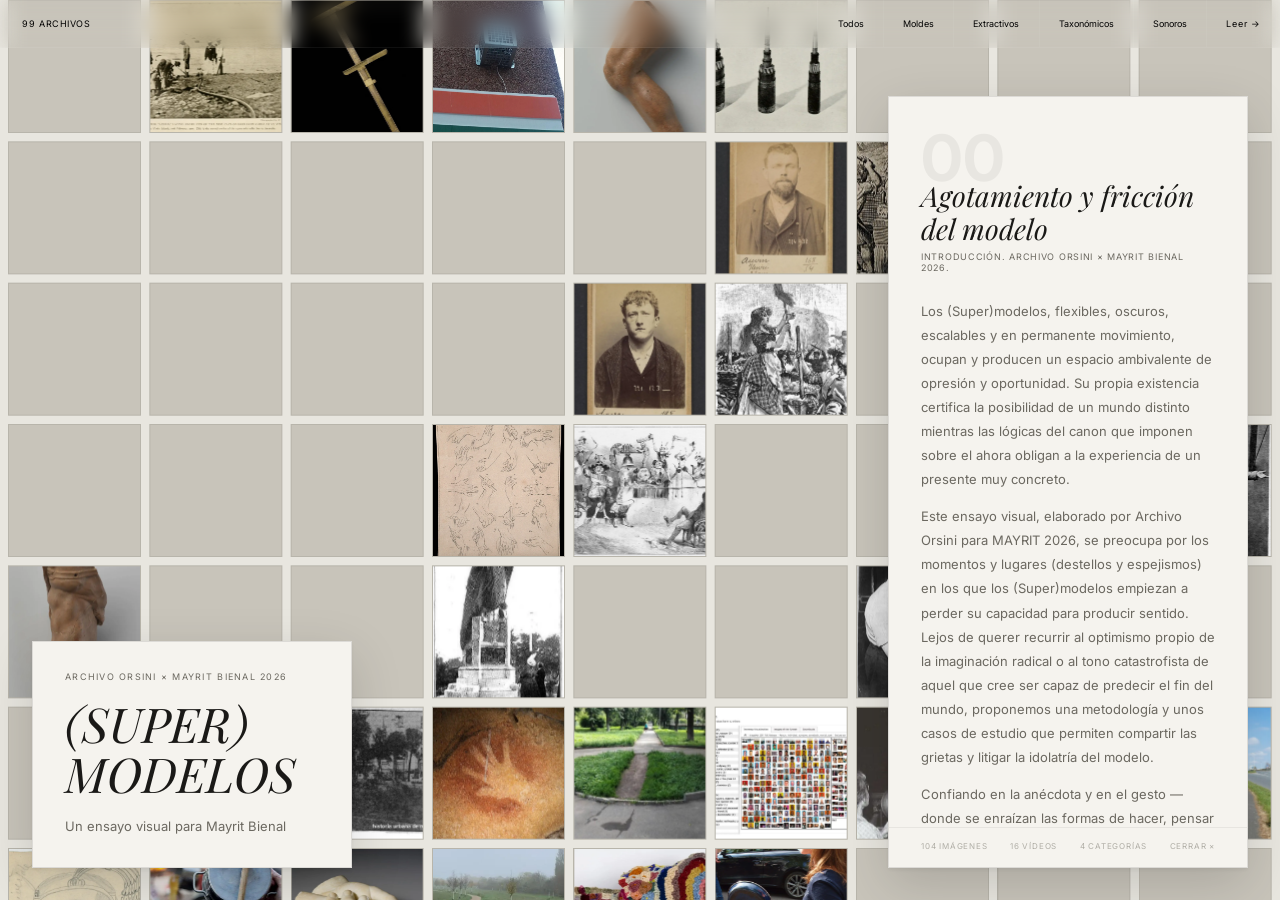
==== index.html @ 6fc41268 "first commit" ====
<!doctype html>
<html lang="es">
  <head>
    <meta charset="UTF-8" />
    <meta name="viewport" content="width=device-width, initial-scale=1.0" />
    <title>Archivo Orsini — (SUPER)MODELOS</title>
    <link rel="preconnect" href="https://fonts.googleapis.com" />
    <link rel="preconnect" href="https://fonts.gstatic.com" crossorigin />
    <link rel="stylesheet" href="style.css" />
  </head>

  <body>
    <!-- NAV -->
    <nav id="nav">
      <div id="nav-label">99 ARCHIVOS</div>
      <div class="nav-btns">
        <button class="fbtn on" data-f="all">Todos</button>
        <button class="fbtn" data-f="mm">Moldes</button>
        <button class="fbtn" data-f="me">Extractivos</button>
        <button class="fbtn" data-f="mt">Taxonómicos</button>
        <button class="fbtn" data-f="ms">Sonoros</button>
        <button class="info-btn" title="Leer textos">Leer →</button>
      </div>
    </nav>

    <!-- INTRO (left box) -->
    <section id="intro">
      <p class="intro-tag">Archivo Orsini × MAYRIT Bienal 2026</p>
      <h1 class="intro-h">(SUPER)<br />MODELOS</h1>
      <p class="intro-p">Un ensayo visual para Mayrit Bienal</p>
    </section>

    <!-- GRID -->
    <div id="gallery">
      <div id="vgrid"></div>
    </div>

    <!-- TEXT PANEL -->
    <aside id="text-panel"></aside>

    <!-- ZOOM -->
    <div id="zoom-box">
      <div id="zoom-lbl"></div>
    </div>

    <script src="main.js"></script>
  </body>
</html>
---- style.css ----
@import url('https://fonts.googleapis.com/css2?family=Playfair+Display:ital,wght@1,400;1,700&family=Inter:wght@300;400;500&family=Space+Mono:wght@400;700&display=swap');

*,
*::before,
*::after {
  box-sizing: border-box;
  margin: 0;
  padding: 0;
}

:root {
  --ink: #1A1917;
  --muted: #6B6860;
  --faint: #B0AEA6;
  --bg: #E8E6DF;
  --hi: #C8C4BA;
  --w: #F5F3EE;

  --title: 'Playfair Display', Georgia, serif;
  --body: 'Inter', sans-serif;
  --mono: 'Inter', sans-serif;

  --gap: 8px;
}

html, body {
  width: 100%;
  height: 100%;
  overflow: hidden;
  background: var(--bg);
  color: var(--ink);
  font-family: var(--body);
}

body {
  position: fixed;
  inset: 0;
}

/* INTRO */

#intro {
  position: fixed;
  bottom: 2rem;
  left: 2rem;
  width: min(320px, calc(50vw - 3rem));
  z-index: 500;
  background: var(--w);
  border: 1px solid rgba(0,0,0,0.10);
  box-shadow: 0 2px 4px rgba(0,0,0,0.06), 0 16px 48px rgba(0,0,0,0.15);
  padding: 1.8rem 2rem;
  pointer-events: none;
}

.intro-tag {
  font-size: 9px;
  letter-spacing: 0.14em;
  text-transform: uppercase;
  color: var(--muted);
  margin-bottom: 1rem;
}

.intro-h {
  font-family: var(--title);
  font-style: italic;
  font-size: clamp(1.8rem, 4vw, 3rem);
  line-height: 1.05;
  font-weight: 400;
  margin-bottom: 1rem;
  color: var(--ink);
}

.intro-p {
  max-width: 50ch;
  font-size: 13px;
  line-height: 1.8;
  color: var(--muted);
  margin-top: 1rem;
}

/* NAV */

#nav {
  position: fixed;
  top: 0;
  left: 0;
  right: 0;
  z-index: 1000;
  height: 48px;
  display: flex;
  align-items: center;
  backdrop-filter: blur(10px);
  color: black;
  border-bottom: 1px solid rgba(255,255,255,0.06);
}

#nav-label {
  flex: 1;
  padding-left: 1.4rem;
  font-size: 9px;
  color: black;
  letter-spacing: 0.06em;
}

.nav-btns {
  display: flex;
  height: 100%;
}

.fbtn {
  border: none;
  background: transparent;
  font-family: var(--mono);
  color: black;
  font-size: 9px;
  padding: 0 1.2rem;
  cursor: pointer;
  border-left: 1px solid rgba(255,255,255,0.05);
  transition: color 0.2s ease;
  position: relative;
}

.fbtn:hover,
.fbtn.on {
  color: black;
}

/* INFO BUTTON */

.info-btn {
  border: none;
  background: transparent;
  color: black;
  font-family: var(--mono);
  font-size: 9px;
  letter-spacing: 0.08em;
  padding: 0 1.2rem;
  cursor: pointer;
  border-left: 1px solid rgba(255,255,255,0.05);
  height: 100%;
  transition: color 0.2s ease;
}

.info-btn:hover,
.info-btn.active {
  color: black;
}

/* TEXT CARD (right box) */

#text-panel {
  position: fixed;
  bottom: 2rem;
  right: 2rem;
  left: auto;
  width: min(360px, calc(50vw - 3rem));
  max-height: calc(100vh - 8rem);
  background: var(--w);
  z-index: 900;
  display: flex;
  flex-direction: column;
  border: 1px solid rgba(0,0,0,0.10);
  box-shadow: 0 2px 4px rgba(0,0,0,0.06), 0 16px 48px rgba(0,0,0,0.15);
  opacity: 0;
  pointer-events: none;
  transform: translateY(8px);
  transition: opacity 0.35s ease, transform 0.35s cubic-bezier(0.16, 1, 0.3, 1);
}

#text-panel.open {
  opacity: 1;
  pointer-events: auto;
  transform: translateY(0);
}

.panel-line {
  display: block;
}

.panel-inner {
  padding: 1.8rem 2rem 1.4rem;
  overflow-y: auto;
  flex: 1;
}

.panel-number {
  font-family: var(--mono);
  font-size: clamp(2.5rem, 6vw, 4rem);
  font-weight: 700;
  color: rgba(0,0,0,0.05);
  line-height: 1;
  margin-bottom: -0.6rem;
  user-select: none;
}

.panel-title {
  font-family: var(--title);
  font-style: italic;
  font-size: clamp(1.3rem, 2.2vw, 1.8rem);
  line-height: 1.15;
  font-weight: 400;
  margin-bottom: 0.4rem;
  color: var(--ink);
}

.panel-subtitle {
  font-size: 9px;
  letter-spacing: 0.08em;
  text-transform: uppercase;
  color: var(--muted);
  margin-bottom: 1.6rem;
  font-family: var(--mono);
}

.panel-divider {
  display: none;
}

.panel-body {
  font-size: 13px;
  line-height: 1.85;
  color: var(--muted);
}

.panel-body p + p {
  margin-top: 1em;
}

.panel-body em {
  font-style: italic;
  color: var(--ink);
}

.panel-footer {
  padding: 0.8rem 2rem 1rem;
  border-top: 1px solid rgba(0,0,0,0.06);
  display: flex;
  align-items: center;
  justify-content: space-between;
}

.panel-meta {
  font-family: var(--mono);
  font-size: 8px;
  letter-spacing: 0.1em;
  text-transform: uppercase;
  color: var(--faint);
  display: flex;
  gap: 1.4rem;
}

.panel-close-btn {
  border: none;
  background: none;
  cursor: pointer;
  font-family: var(--mono);
  font-size: 8px;
  letter-spacing: 0.1em;
  text-transform: uppercase;
  color: var(--faint);
  transition: color 0.2s;
  padding: 0;
}

.panel-close-btn:hover {
  color: var(--ink);
}

/* GALLERY */

#gallery {
  position: fixed;
  inset: 0;
  overflow: hidden;
}

#vgrid {
  position: absolute;
  top: 0;
  left: 0;
  right: 0;
  will-change: transform;
}

.cell {
  position: absolute;
  overflow: hidden;
  background: var(--hi);
  border: 1px solid rgba(0,0,0,0.08);
  will-change: transform;
  transform-origin: center center;
  backface-visibility: hidden;
  cursor: pointer;
}

.cell img {
  width: 100%;
  height: 100%;
  object-fit: cover;
  display: block;
  user-select: none;
  -webkit-user-drag: none;
  pointer-events: none;
}

/* ZOOM */

#zoom-box {
  position: fixed;
  z-index: 99999;
  width: 320px;
  background: var(--hi);
  display: none;
  pointer-events: none;
  border: 1px solid rgba(0,0,0,0.12);
  box-shadow: 0 12px 40px rgba(0,0,0,0.3);
  overflow: hidden;
}

#zoom-box img {
  width: 320px;
  height: 320px;
  object-fit: cover;
  display: block;
}

#zoom-lbl {
  background: var(--ink);
  color: rgba(255,255,255,0.75);
  font-size: 8px;
  letter-spacing: 0.08em;
  padding: 0.7rem;
  font-family: var(--mono);
  text-transform: uppercase;
}
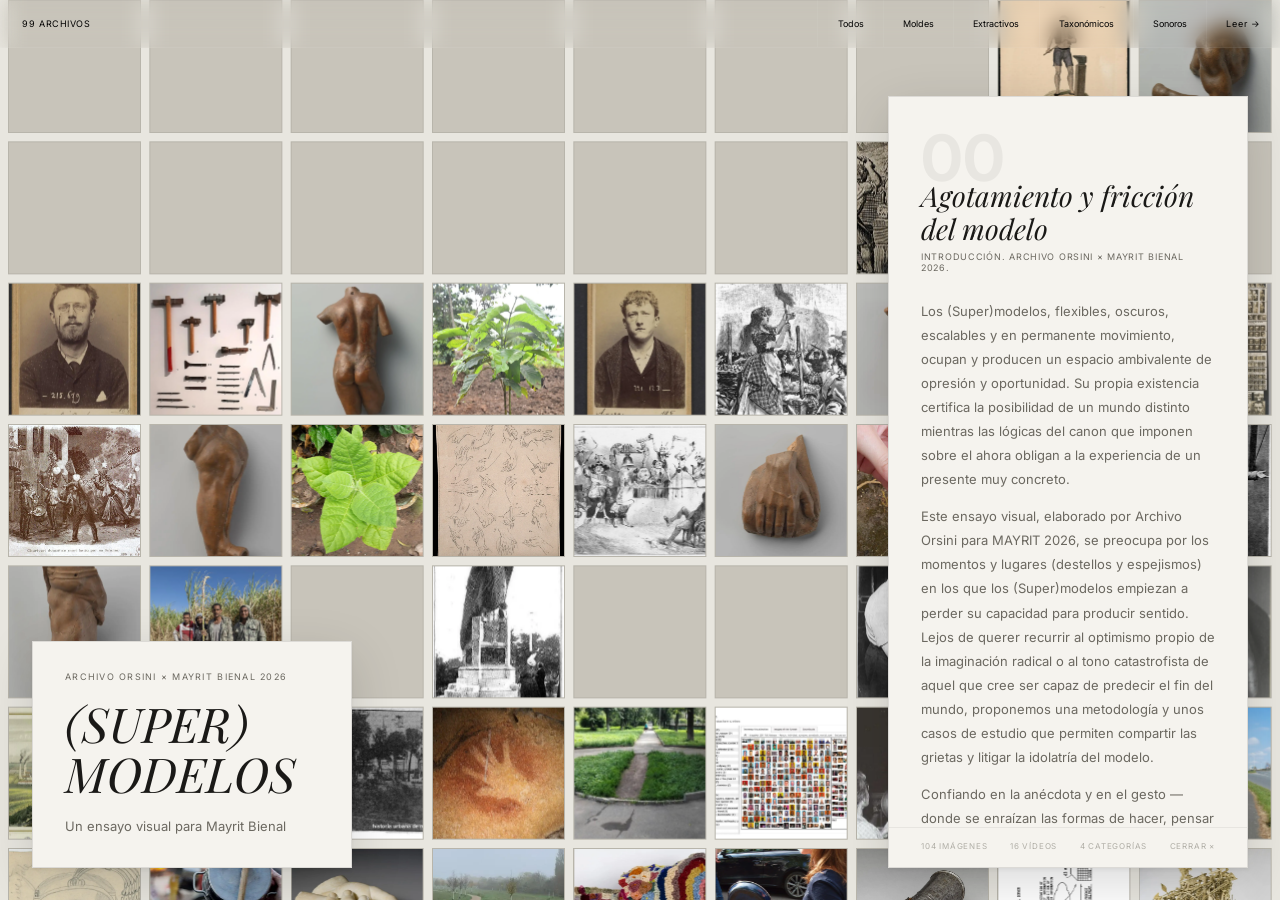
==== commit 911af1a1: "update" ====
--- a/index.html
+++ b/index.html
@@ -45,4 +45,4 @@
 
     <script src="main.js"></script>
   </body>
-</html>
+</html>
--- a/style.css
+++ b/style.css
@@ -332,4 +332,64 @@
   padding: 0.7rem;
   font-family: var(--mono);
   text-transform: uppercase;
+}
+
+/* MOBILE */
+
+@media (max-width: 600px) {
+
+  #intro {
+    position: fixed;
+    top: 48px;
+    bottom: auto;
+    left: 0;
+    right: 0;
+    width: 100%;
+    border-left: none;
+    border-right: none;
+    border-top: none;
+    box-shadow: 0 2px 8px rgba(0,0,0,0.08);
+    padding: 1.2rem 1.4rem;
+    z-index: 500;
+  }
+
+  .intro-h {
+    font-size: 1.6rem;
+    margin-bottom: 0.4rem;
+  }
+
+  .intro-p {
+    margin-top: 0.4rem;
+    font-size: 12px;
+  }
+
+  #text-panel {
+    position: fixed;
+    bottom: 0;
+    right: 0;
+    left: 0;
+    width: 100%;
+    max-height: 45vh;
+    border-left: none;
+    border-right: none;
+    border-bottom: none;
+    box-shadow: 0 -4px 24px rgba(0,0,0,0.12);
+    transform: translateY(12px);
+  }
+
+  #text-panel.open {
+    transform: translateY(0);
+  }
+
+  .panel-inner {
+    padding: 1.2rem 1.4rem 1rem;
+  }
+
+  .panel-footer {
+    padding: 0.6rem 1.4rem 0.8rem;
+  }
+
+  #zoom-box {
+    display: none !important;
+  }
 }
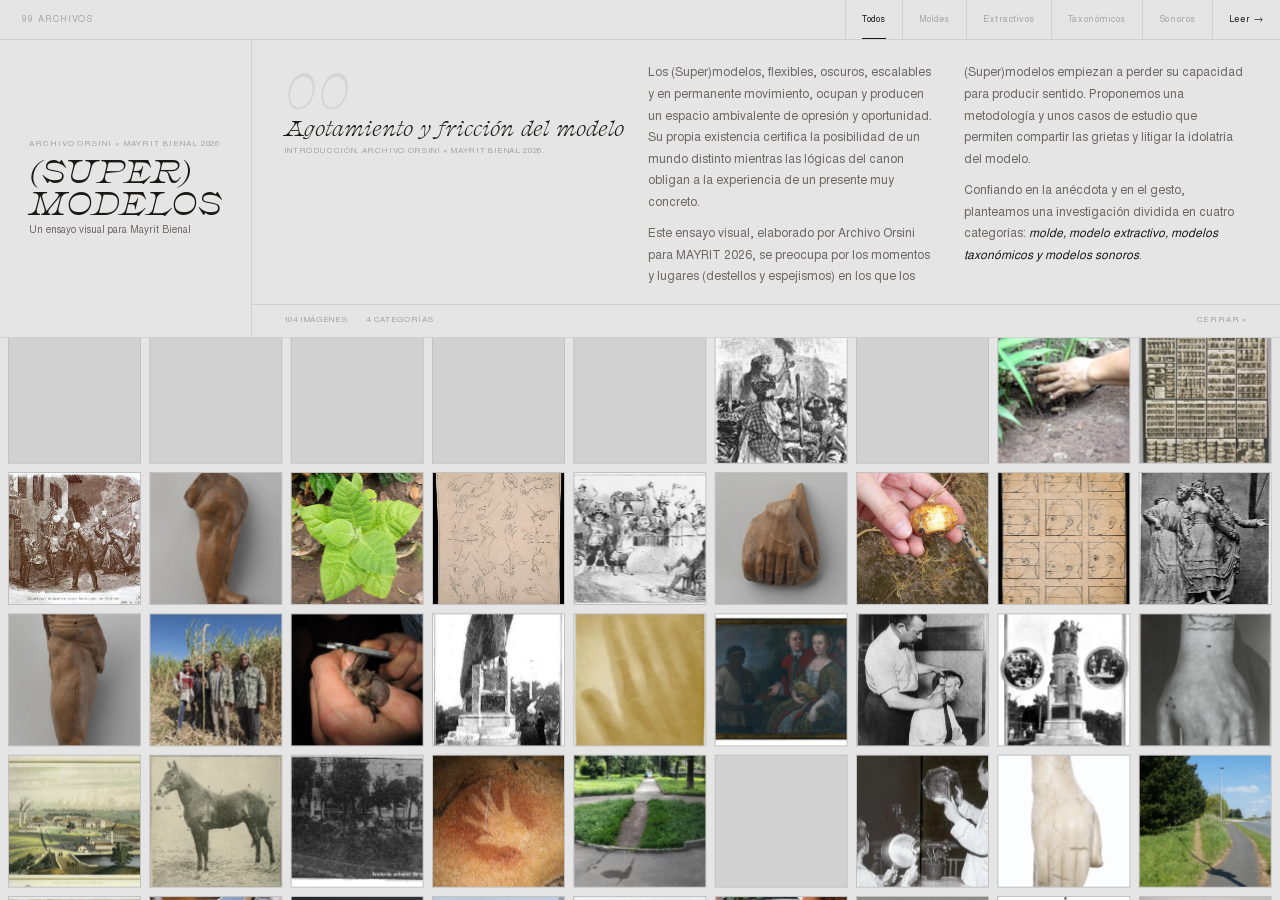
==== commit a3d8d5a7: "fix" ====
--- a/index.html
+++ b/index.html
@@ -4,13 +4,10 @@
     <meta charset="UTF-8" />
     <meta name="viewport" content="width=device-width, initial-scale=1.0" />
     <title>Archivo Orsini — (SUPER)MODELOS</title>
-    <link rel="preconnect" href="https://fonts.googleapis.com" />
-    <link rel="preconnect" href="https://fonts.gstatic.com" crossorigin />
     <link rel="stylesheet" href="style.css" />
   </head>
+  <body>
 
-  <body>
-    <!-- NAV -->
     <nav id="nav">
       <div id="nav-label">99 ARCHIVOS</div>
       <div class="nav-btns">
@@ -19,26 +16,23 @@
         <button class="fbtn" data-f="me">Extractivos</button>
         <button class="fbtn" data-f="mt">Taxonómicos</button>
         <button class="fbtn" data-f="ms">Sonoros</button>
-        <button class="info-btn" title="Leer textos">Leer →</button>
+        <button class="info-btn">Leer →</button>
       </div>
     </nav>
 
-    <!-- INTRO (left box) -->
-    <section id="intro">
-      <p class="intro-tag">Archivo Orsini × MAYRIT Bienal 2026</p>
-      <h1 class="intro-h">(SUPER)<br />MODELOS</h1>
-      <p class="intro-p">Un ensayo visual para Mayrit Bienal</p>
-    </section>
+    <div id="header-box">
+      <section id="intro">
+        <p class="intro-tag">Archivo Orsini × MAYRIT Bienal 2026</p>
+        <h1 class="intro-h">(SUPER)<br>MODELOS</h1>
+        <p class="intro-p">Un ensayo visual para Mayrit Bienal</p>
+      </section>
+      <aside id="text-panel"></aside>
+    </div>
 
-    <!-- GRID -->
     <div id="gallery">
       <div id="vgrid"></div>
     </div>
 
-    <!-- TEXT PANEL -->
-    <aside id="text-panel"></aside>
-
-    <!-- ZOOM -->
     <div id="zoom-box">
       <div id="zoom-lbl"></div>
     </div>
--- a/style.css
+++ b/style.css
@@ -1,395 +1,258 @@
-@import url('https://fonts.googleapis.com/css2?family=Playfair+Display:ital,wght@1,400;1,700&family=Inter:wght@300;400;500&family=Space+Mono:wght@400;700&display=swap');
-
-*,
-*::before,
-*::after {
-  box-sizing: border-box;
-  margin: 0;
-  padding: 0;
+*, *::before, *::after { box-sizing: border-box; margin: 0; padding: 0; }
+
+@font-face {
+  font-family: "Clifton";
+  src: url("./fonts/Clifton-Italic.woff2") format("woff2");
+  font-style: italic; font-weight: 400; font-display: swap;
+}
+@font-face {
+  font-family: "Clifton";
+  src: url("./fonts/Clifton.woff2") format("woff2");
+  font-style: normal; font-weight: 400; font-display: swap;
+}
+@font-face {
+  font-family: "FreeSans";
+  src: url("./fonts/FreeSans.woff2") format("woff2");
+  font-style: normal; font-weight: 400; font-display: swap;
 }
 
 :root {
-  --ink: #1A1917;
-  --muted: #6B6860;
-  --faint: #B0AEA6;
-  --bg: #E8E6DF;
-  --hi: #C8C4BA;
-  --w: #F5F3EE;
-
-  --title: 'Playfair Display', Georgia, serif;
-  --body: 'Inter', sans-serif;
-  --mono: 'Inter', sans-serif;
-
-  --gap: 8px;
+  --ink:   #1a1917;
+  --muted: #6b6860;
+  --faint: #b0aea6;
+  --bg:    #e5e5e5;
+  --hi:    #d1d1d1;
+  --dark:  #a4a4a4;
+  --title: "Clifton", Georgia, serif;
+  --body:  "FreeSans", "Helvetica Neue", Arial, sans-serif;
+  --mono:  "FreeSans", "Helvetica Neue", Arial, sans-serif;
 }
 
 html, body {
-  width: 100%;
-  height: 100%;
+  width: 100%; height: 100%;
   overflow: hidden;
   background: var(--bg);
   color: var(--ink);
   font-family: var(--body);
 }
-
-body {
+body { position: fixed; inset: 0; }
+
+/* ── NAV ── */
+
+#nav {
   position: fixed;
-  inset: 0;
-}
-
-/* INTRO */
-
+  top: 0; left: 0; right: 0;
+  z-index: 1000;
+  height: 40px;
+  display: flex;
+  align-items: center;
+  background: var(--bg);
+  border-bottom: 1px solid var(--hi);
+}
+
+#nav-label {
+  flex: 1; padding-left: 1.4rem;
+  font-size: 9px; color: var(--dark);
+  letter-spacing: 0.1em; text-transform: uppercase;
+}
+
+.nav-btns { display: flex; height: 100%; }
+
+.fbtn {
+  border: none; background: transparent;
+  font-family: var(--mono); color: var(--dark);
+  font-size: 9px; padding: 0 1rem; cursor: pointer;
+  border-left: 1px solid var(--hi);
+  transition: color 0.2s; position: relative;
+  letter-spacing: 0.06em;
+}
+.fbtn::after {
+  content: ''; position: absolute;
+  bottom: 0; left: 1rem; right: 1rem;
+  height: 1px; background: var(--ink);
+  transform: scaleX(0); transform-origin: left;
+  transition: transform 0.25s;
+}
+.fbtn:hover { color: var(--ink); }
+.fbtn.on { color: var(--ink); }
+.fbtn.on::after { transform: scaleX(1); }
+
+.info-btn {
+  border: none; background: transparent;
+  color: var(--dark); font-family: var(--mono);
+  font-size: 9px; letter-spacing: 0.08em;
+  padding: 0 1rem; cursor: pointer;
+  border-left: 1px solid var(--hi);
+  height: 100%; transition: color 0.2s;
+}
+.info-btn:hover, .info-btn.active { color: var(--ink); }
+
+/* ── HEADER BOX — barra horizontal completa ── */
+
+#header-box {
+  position: fixed;
+  top: 40px; left: 0; right: 0;
+  z-index: 500;
+  background: var(--bg);
+  border-bottom: 1px solid var(--hi);
+  display: flex;
+  align-items: stretch;
+}
+
+/* título izquierda */
 #intro {
-  position: fixed;
-  bottom: 2rem;
-  left: 2rem;
-  width: min(320px, calc(50vw - 3rem));
-  z-index: 500;
-  background: var(--w);
-  border: 1px solid rgba(0,0,0,0.10);
-  box-shadow: 0 2px 4px rgba(0,0,0,0.06), 0 16px 48px rgba(0,0,0,0.15);
-  padding: 1.8rem 2rem;
+  flex-shrink: 0;
+  padding: 1.4rem 1.8rem;
+  border-right: 1px solid var(--hi);
   pointer-events: none;
+  display: flex;
+  flex-direction: column;
+  justify-content: center;
+  gap: 0.3rem;
 }
 
 .intro-tag {
-  font-size: 9px;
-  letter-spacing: 0.14em;
-  text-transform: uppercase;
-  color: var(--muted);
-  margin-bottom: 1rem;
+  font-size: 8px; letter-spacing: 0.12em;
+  text-transform: uppercase; color: var(--dark);
 }
 
 .intro-h {
   font-family: var(--title);
   font-style: italic;
-  font-size: clamp(1.8rem, 4vw, 3rem);
-  line-height: 1.05;
-  font-weight: 400;
-  margin-bottom: 1rem;
-  color: var(--ink);
+  font-size: clamp(1.4rem, 2.5vw, 2.2rem);
+  line-height: 1; font-weight: 400; color: var(--ink);
 }
 
 .intro-p {
-  max-width: 50ch;
-  font-size: 13px;
-  line-height: 1.8;
-  color: var(--muted);
-  margin-top: 1rem;
-}
-
-/* NAV */
-
-#nav {
-  position: fixed;
-  top: 0;
-  left: 0;
-  right: 0;
-  z-index: 1000;
-  height: 48px;
-  display: flex;
-  align-items: center;
-  backdrop-filter: blur(10px);
-  color: black;
-  border-bottom: 1px solid rgba(255,255,255,0.06);
-}
-
-#nav-label {
+  font-size: 10px; line-height: 1.5; color: var(--muted);
+}
+
+/* panel texto derecha */
+#text-panel {
   flex: 1;
-  padding-left: 1.4rem;
-  font-size: 9px;
-  color: black;
-  letter-spacing: 0.06em;
-}
-
-.nav-btns {
-  display: flex;
-  height: 100%;
-}
-
-.fbtn {
-  border: none;
-  background: transparent;
-  font-family: var(--mono);
-  color: black;
-  font-size: 9px;
-  padding: 0 1.2rem;
-  cursor: pointer;
-  border-left: 1px solid rgba(255,255,255,0.05);
-  transition: color 0.2s ease;
-  position: relative;
-}
-
-.fbtn:hover,
-.fbtn.on {
-  color: black;
-}
-
-/* INFO BUTTON */
-
-.info-btn {
-  border: none;
-  background: transparent;
-  color: black;
-  font-family: var(--mono);
-  font-size: 9px;
-  letter-spacing: 0.08em;
-  padding: 0 1.2rem;
-  cursor: pointer;
-  border-left: 1px solid rgba(255,255,255,0.05);
-  height: 100%;
-  transition: color 0.2s ease;
-}
-
-.info-btn:hover,
-.info-btn.active {
-  color: black;
-}
-
-/* TEXT CARD (right box) */
-
-#text-panel {
-  position: fixed;
-  bottom: 2rem;
-  right: 2rem;
-  left: auto;
-  width: min(360px, calc(50vw - 3rem));
-  max-height: calc(100vh - 8rem);
-  background: var(--w);
-  z-index: 900;
+  overflow-y: auto;
   display: flex;
   flex-direction: column;
-  border: 1px solid rgba(0,0,0,0.10);
-  box-shadow: 0 2px 4px rgba(0,0,0,0.06), 0 16px 48px rgba(0,0,0,0.15);
+  max-height: 0;
   opacity: 0;
   pointer-events: none;
-  transform: translateY(8px);
-  transition: opacity 0.35s ease, transform 0.35s cubic-bezier(0.16, 1, 0.3, 1);
+  transition: max-height 0.4s cubic-bezier(0.16,1,0.3,1), opacity 0.3s;
 }
 
 #text-panel.open {
+  max-height: 60vh;
   opacity: 1;
   pointer-events: auto;
-  transform: translateY(0);
-}
-
-.panel-line {
-  display: block;
 }
 
 .panel-inner {
-  padding: 1.8rem 2rem 1.4rem;
-  overflow-y: auto;
+  padding: 1.4rem 2rem 1rem;
   flex: 1;
+  display: grid;
+  grid-template-columns: auto 1fr;
+  gap: 1.5rem;
+  align-items: start;
+}
+
+.panel-left {
+  display: flex;
+  flex-direction: column;
+  gap: 0.2rem;
 }
 
 .panel-number {
-  font-family: var(--mono);
-  font-size: clamp(2.5rem, 6vw, 4rem);
-  font-weight: 700;
-  color: rgba(0,0,0,0.05);
-  line-height: 1;
-  margin-bottom: -0.6rem;
+  font-family: var(--title); font-style: italic;
+  font-size: clamp(2rem, 4vw, 3.5rem);
+  color: rgba(0,0,0,0.07); line-height: 1;
   user-select: none;
 }
 
 .panel-title {
-  font-family: var(--title);
-  font-style: italic;
-  font-size: clamp(1.3rem, 2.2vw, 1.8rem);
-  line-height: 1.15;
-  font-weight: 400;
-  margin-bottom: 0.4rem;
-  color: var(--ink);
+  font-family: var(--title); font-style: italic;
+  font-size: clamp(1rem, 1.6vw, 1.5rem);
+  line-height: 1.1; font-weight: 400; color: var(--ink);
 }
 
 .panel-subtitle {
-  font-size: 9px;
-  letter-spacing: 0.08em;
-  text-transform: uppercase;
-  color: var(--muted);
-  margin-bottom: 1.6rem;
-  font-family: var(--mono);
-}
-
-.panel-divider {
-  display: none;
+  font-size: 8px; letter-spacing: 0.08em;
+  text-transform: uppercase; color: var(--dark);
+  font-family: var(--mono); margin-top: 0.2rem;
 }
 
 .panel-body {
-  font-size: 13px;
-  line-height: 1.85;
-  color: var(--muted);
-}
-
-.panel-body p + p {
-  margin-top: 1em;
-}
-
-.panel-body em {
-  font-style: italic;
-  color: var(--ink);
-}
+  font-size: 12px; line-height: 1.8; color: var(--muted);
+  columns: 2; column-gap: 2rem;
+}
+.panel-body p + p { margin-top: 0.8em; }
+.panel-body em { font-style: italic; color: var(--ink); }
 
 .panel-footer {
-  padding: 0.8rem 2rem 1rem;
-  border-top: 1px solid rgba(0,0,0,0.06);
-  display: flex;
-  align-items: center;
-  justify-content: space-between;
+  padding: 0.6rem 2rem 0.8rem;
+  border-top: 1px solid var(--hi);
+  display: flex; align-items: center;
+  justify-content: space-between; flex-shrink: 0;
 }
 
 .panel-meta {
-  font-family: var(--mono);
-  font-size: 8px;
-  letter-spacing: 0.1em;
-  text-transform: uppercase;
-  color: var(--faint);
-  display: flex;
-  gap: 1.4rem;
+  font-family: var(--mono); font-size: 8px;
+  letter-spacing: 0.08em; text-transform: uppercase;
+  color: var(--dark); display: flex; gap: 1.2rem;
 }
 
 .panel-close-btn {
-  border: none;
-  background: none;
-  cursor: pointer;
-  font-family: var(--mono);
-  font-size: 8px;
-  letter-spacing: 0.1em;
-  text-transform: uppercase;
-  color: var(--faint);
-  transition: color 0.2s;
-  padding: 0;
-}
-
-.panel-close-btn:hover {
-  color: var(--ink);
-}
-
-/* GALLERY */
+  border: none; background: none; cursor: pointer;
+  font-family: var(--mono); font-size: 8px;
+  letter-spacing: 0.1em; text-transform: uppercase;
+  color: var(--dark); transition: color 0.2s; padding: 0;
+}
+.panel-close-btn:hover { color: var(--ink); }
+
+/* ── GALLERY ── */
 
 #gallery {
   position: fixed;
   inset: 0;
+  top: 40px
   overflow: hidden;
 }
 
 #vgrid {
   position: absolute;
-  top: 0;
-  left: 0;
-  right: 0;
+  top: 0; left: 0; right: 0;
   will-change: transform;
 }
 
 .cell {
-  position: absolute;
-  overflow: hidden;
-  background: var(--hi);
-  border: 1px solid rgba(0,0,0,0.08);
-  will-change: transform;
-  transform-origin: center center;
-  backface-visibility: hidden;
-  cursor: pointer;
+  position: absolute; overflow: hidden;
+  background: var(--hi); border: 1px solid rgba(0,0,0,0.07);
+  will-change: transform; backface-visibility: hidden; cursor: pointer;
 }
 
 .cell img {
-  width: 100%;
-  height: 100%;
-  object-fit: cover;
-  display: block;
-  user-select: none;
-  -webkit-user-drag: none;
-  pointer-events: none;
-}
-
-/* ZOOM */
+  width: 100%; height: 100%; object-fit: cover; display: block;
+  user-select: none; -webkit-user-drag: none; pointer-events: none;
+}
+
+/* ── ZOOM ── */
 
 #zoom-box {
-  position: fixed;
-  z-index: 99999;
-  width: 320px;
-  background: var(--hi);
-  display: none;
-  pointer-events: none;
+  position: fixed; z-index: 99999; width: 320px;
+  background: var(--hi); display: none; pointer-events: none;
   border: 1px solid rgba(0,0,0,0.12);
-  box-shadow: 0 12px 40px rgba(0,0,0,0.3);
-  overflow: hidden;
-}
-
-#zoom-box img {
-  width: 320px;
-  height: 320px;
-  object-fit: cover;
-  display: block;
-}
-
+  box-shadow: 0 12px 40px rgba(0,0,0,0.25); overflow: hidden;
+}
+#zoom-box img { width: 320px; height: 320px; object-fit: cover; display: block; }
 #zoom-lbl {
-  background: var(--ink);
-  color: rgba(255,255,255,0.75);
-  font-size: 8px;
-  letter-spacing: 0.08em;
-  padding: 0.7rem;
-  font-family: var(--mono);
-  text-transform: uppercase;
-}
-
-/* MOBILE */
-
+  background: var(--ink); color: rgba(255,255,255,0.75);
+  font-size: 8px; letter-spacing: 0.08em;
+  padding: 0.7rem; font-family: var(--mono); text-transform: uppercase;
+}
+
+/* ── MOBILE ── */
 @media (max-width: 600px) {
-
-  #intro {
-    position: fixed;
-    top: 48px;
-    bottom: auto;
-    left: 0;
-    right: 0;
-    width: 100%;
-    border-left: none;
-    border-right: none;
-    border-top: none;
-    box-shadow: 0 2px 8px rgba(0,0,0,0.08);
-    padding: 1.2rem 1.4rem;
-    z-index: 500;
-  }
-
-  .intro-h {
-    font-size: 1.6rem;
-    margin-bottom: 0.4rem;
-  }
-
-  .intro-p {
-    margin-top: 0.4rem;
-    font-size: 12px;
-  }
-
-  #text-panel {
-    position: fixed;
-    bottom: 0;
-    right: 0;
-    left: 0;
-    width: 100%;
-    max-height: 45vh;
-    border-left: none;
-    border-right: none;
-    border-bottom: none;
-    box-shadow: 0 -4px 24px rgba(0,0,0,0.12);
-    transform: translateY(12px);
-  }
-
-  #text-panel.open {
-    transform: translateY(0);
-  }
-
-  .panel-inner {
-    padding: 1.2rem 1.4rem 1rem;
-  }
-
-  .panel-footer {
-    padding: 0.6rem 1.4rem 0.8rem;
-  }
-
-  #zoom-box {
-    display: none !important;
-  }
+  #header-box { flex-direction: column; }
+  #intro { border-right: none; border-bottom: 1px solid var(--hi); }
+  .panel-inner { grid-template-columns: 1fr; }
+  .panel-body { columns: 1; }
+  #zoom-box { display: none !important; }
 }
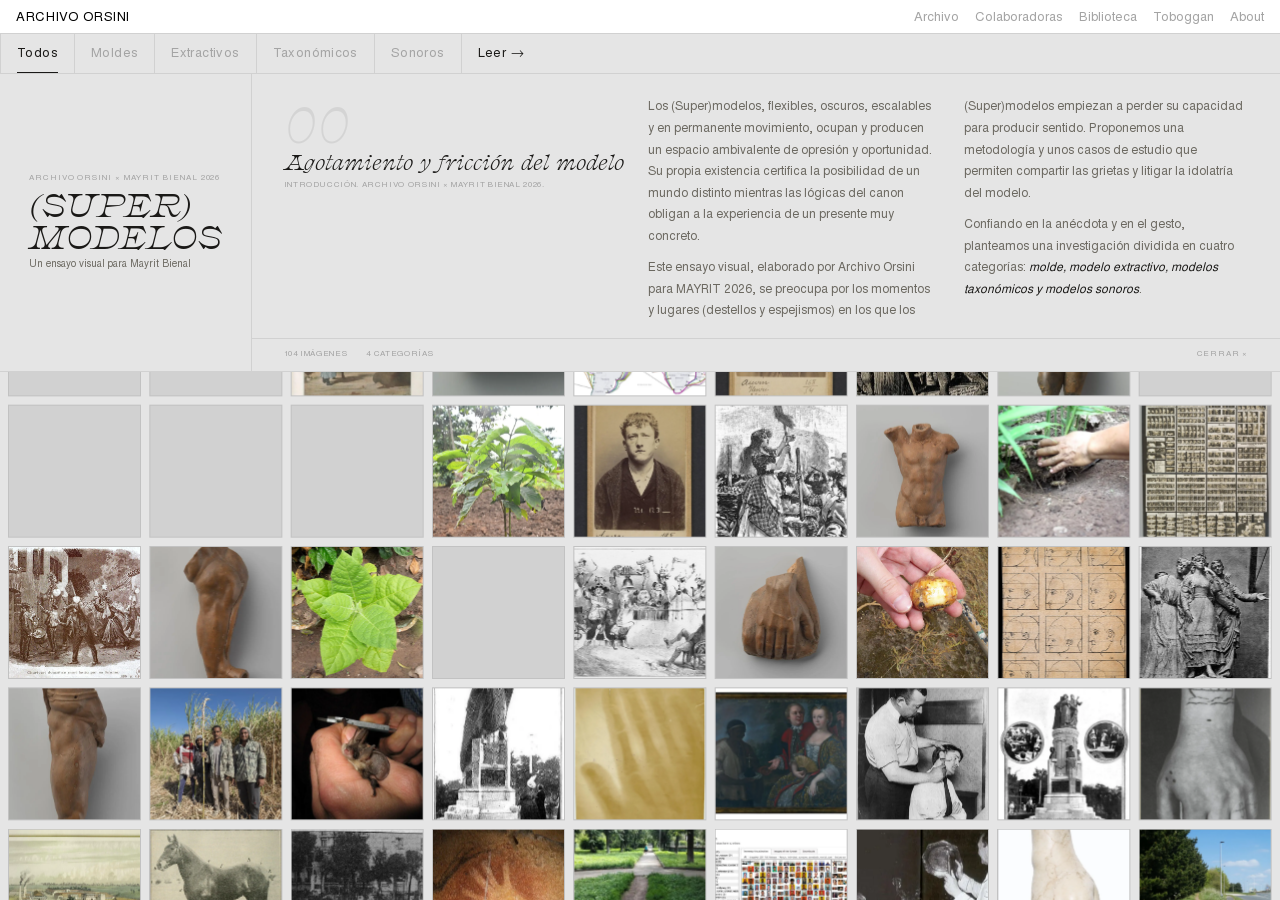
==== commit 88f3a429: "fix" ====
--- a/index.html
+++ b/index.html
@@ -8,8 +8,30 @@
   </head>
   <body>
 
+    <header id="orsini-header">
+      <nav id="orsini-nav">
+        <div>
+          <a class="orsini-title" href="https://archivoorsini.com/">ARCHIVO ORSINI</a>
+        </div>
+        <div class="orsini-item-wrapper">
+          <li class="orsini-item"><a href="https://archivoorsini.com/">Archivo</a></li>
+          <li class="orsini-item"><a href="https://archivoorsini.com/colaboradoras/">Colaboradoras</a></li>
+          <li class="orsini-item"><a href="https://archivoorsini.com/bilbioteca/">Biblioteca</a></li>
+          <li class="orsini-item"><a href="https://archivoorsini.com/toboggan/">Toboggan</a></li>
+          <li class="orsini-item"><a href="https://archivoorsini.com/about/">About</a></li>
+        </div>
+        <button onclick="showMenu()" id="orsini-menu-btn">Menú</button>
+      </nav>
+      <div class="orsini-hidden-menu" id="orsini-hidden-menu">
+        <a class="orsini-hidden-item" href="https://archivoorsini.com/">Archivo</a>
+        <a class="orsini-hidden-item" href="https://archivoorsini.com/biblioteca">Biblioteca</a>
+        <a class="orsini-hidden-item" href="https://archivoorsini.com/toboggan">Toboggan</a>
+        <a class="orsini-hidden-item" href="https://archivoorsini.com/colaboradoras">Colaboradoras</a>
+        <a class="orsini-hidden-item" href="https://archivoorsini.com/about">About</a>
+      </div>
+    </header>
+
     <nav id="nav">
-      <div id="nav-label">99 ARCHIVOS</div>
       <div class="nav-btns">
         <button class="fbtn on" data-f="all">Todos</button>
         <button class="fbtn" data-f="mm">Moldes</button>
--- a/style.css
+++ b/style.css
@@ -37,11 +37,91 @@
 }
 body { position: fixed; inset: 0; }
 
-/* ── NAV ── */
+/* ── HEADER ARCHIVO ORSINI ── */
+
+#orsini-header {
+  position: fixed;
+  top: 0; left: 0; right: 0;
+  z-index: 2000;
+}
+
+#orsini-nav {
+  position: relative;
+  display: flex;
+  width: 100%;
+  justify-content: space-between;
+  align-items: center;
+  padding: 8px 16px;
+  background: white;
+  border-bottom: 1px solid var(--hi);
+  height: 34px;
+}
+
+.orsini-title {
+  color: black;
+  font-size: 13px;
+  text-decoration: none;
+  letter-spacing: 0.05em;
+}
+
+.orsini-item-wrapper {
+  display: flex;
+  align-items: center;
+  gap: 0;
+  list-style: none;
+}
+
+.orsini-item {
+  list-style: none;
+  margin-left: 1rem;
+}
+
+.orsini-item a {
+  text-decoration: none;
+  color: var(--dark);
+  font-size: 13px;
+  transition: color 0.2s;
+}
+.orsini-item a:hover { color: var(--ink); }
+
+#orsini-menu-btn {
+  display: none;
+  padding: 0; border: none;
+  cursor: pointer; background: none;
+  font-family: var(--mono); font-size: 13px;
+  color: var(--dark);
+}
+
+.orsini-hidden-menu {
+  display: none;
+  flex-direction: column;
+  background: white;
+  border-bottom: 1px solid var(--hi);
+}
+
+.orsini-hidden-item {
+  font-size: 13px;
+  display: flex;
+  justify-content: space-between;
+  align-items: center;
+  width: 100%;
+  text-decoration: none;
+  color: var(--dark);
+  padding: 8px 16px;
+  border-bottom: 1px solid var(--hi);
+}
+.orsini-hidden-item:hover { color: var(--ink); }
+
+@media (max-width: 1024px) {
+  .orsini-item-wrapper { display: none; }
+  #orsini-menu-btn { display: block; }
+}
+
+/* ── NAV MICROSITE ── */
 
 #nav {
   position: fixed;
-  top: 0; left: 0; right: 0;
+  top: 34px; left: 0; right: 0;
   z-index: 1000;
   height: 40px;
   display: flex;
@@ -60,11 +140,12 @@
 
 .fbtn {
   border: none; background: transparent;
-  font-family: var(--mono); color: var(--dark);
-  font-size: 9px; padding: 0 1rem; cursor: pointer;
+  font-family: "FreeSans", "Helvetica Neue", Arial, sans-serif;
+  color: var(--dark);
+  font-size: 13px; padding: 0 1rem; cursor: pointer;
   border-left: 1px solid var(--hi);
   transition: color 0.2s; position: relative;
-  letter-spacing: 0.06em;
+  letter-spacing: 0.03em;
 }
 .fbtn::after {
   content: ''; position: absolute;
@@ -79,31 +160,33 @@
 
 .info-btn {
   border: none; background: transparent;
-  color: var(--dark); font-family: var(--mono);
-  font-size: 9px; letter-spacing: 0.08em;
+  color: var(--dark);
+  font-family: "FreeSans", "Helvetica Neue", Arial, sans-serif;
+  font-size: 13px; letter-spacing: 0.03em;
   padding: 0 1rem; cursor: pointer;
   border-left: 1px solid var(--hi);
   height: 100%; transition: color 0.2s;
 }
 .info-btn:hover, .info-btn.active { color: var(--ink); }
 
-/* ── HEADER BOX — barra horizontal completa ── */
+/* ── HEADER BOX — barra horizontal, overlay sobre la galería ── */
 
 #header-box {
   position: fixed;
-  top: 40px; left: 0; right: 0;
+  top: 74px; left: 0; right: 0;
   z-index: 500;
-  background: var(--bg);
-  border-bottom: 1px solid var(--hi);
   display: flex;
   align-items: stretch;
-}
-
-/* título izquierda */
+  pointer-events: none;
+}
+
+/* título izquierda — siempre visible, mismo alto que el panel */
 #intro {
   flex-shrink: 0;
   padding: 1.4rem 1.8rem;
+  background: var(--bg);
   border-right: 1px solid var(--hi);
+  border-bottom: 1px solid var(--hi);
   pointer-events: none;
   display: flex;
   flex-direction: column;
@@ -112,6 +195,7 @@
 }
 
 .intro-tag {
+  font-family: var(--mono);
   font-size: 8px; letter-spacing: 0.12em;
   text-transform: uppercase; color: var(--dark);
 }
@@ -124,15 +208,18 @@
 }
 
 .intro-p {
+  font-family: var(--body);
   font-size: 10px; line-height: 1.5; color: var(--muted);
 }
 
-/* panel texto derecha */
+/* panel texto — overlay sobre la galería, sin altura propia cuando cerrado */
 #text-panel {
   flex: 1;
-  overflow-y: auto;
+  background: var(--bg);
+  border-bottom: 1px solid var(--hi);
   display: flex;
   flex-direction: column;
+  overflow: hidden;
   max-height: 0;
   opacity: 0;
   pointer-events: none;
@@ -143,6 +230,7 @@
   max-height: 60vh;
   opacity: 1;
   pointer-events: auto;
+  overflow-y: auto;
 }
 
 .panel-inner {
@@ -212,7 +300,7 @@
 #gallery {
   position: fixed;
   inset: 0;
-  top: 40px
+  top: 74px; /* se ajusta con JS */
   overflow: hidden;
 }
 
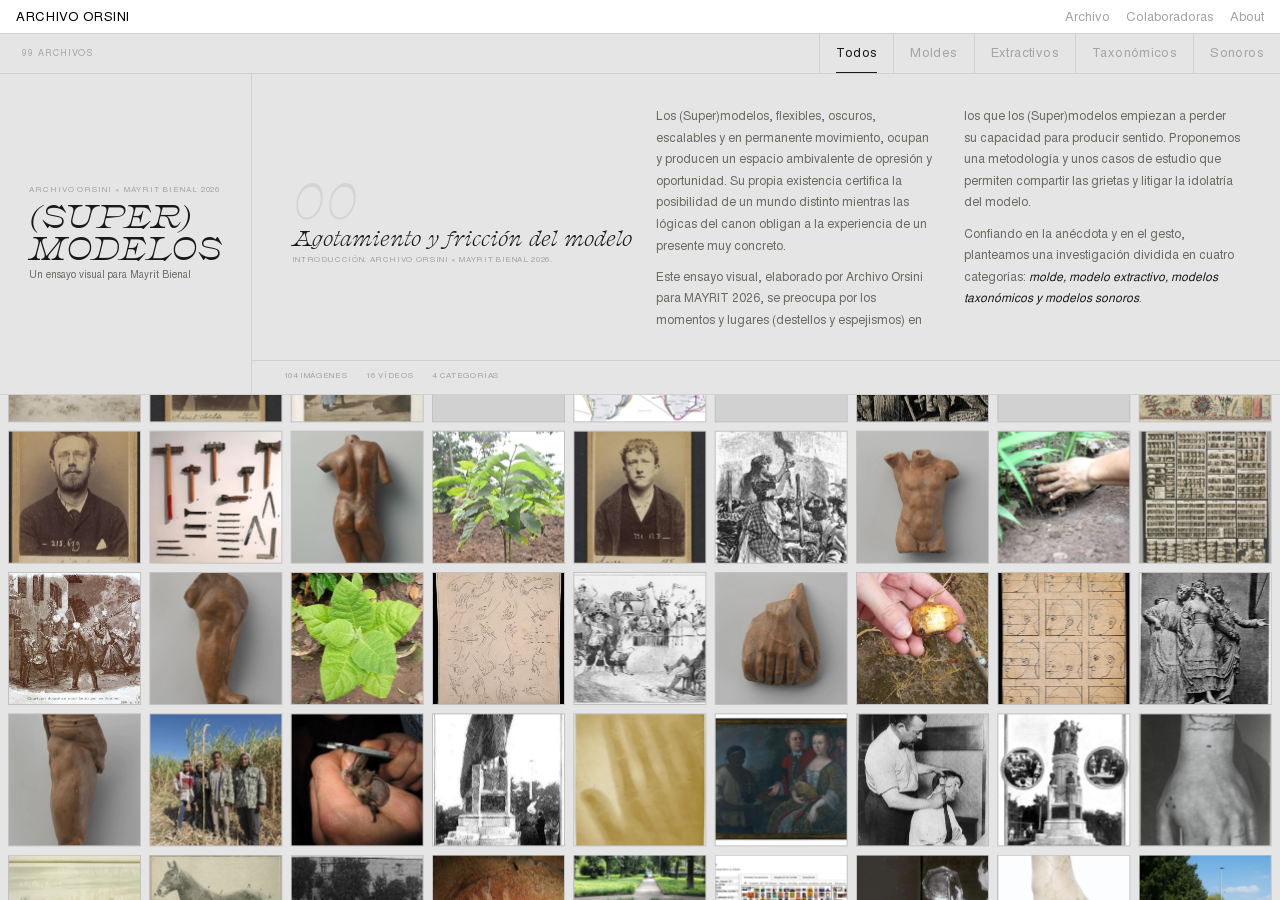
==== commit 56ba4031: "fix" ====
--- a/index.html
+++ b/index.html
@@ -16,29 +16,25 @@
         <div class="orsini-item-wrapper">
           <li class="orsini-item"><a href="https://archivoorsini.com/">Archivo</a></li>
           <li class="orsini-item"><a href="https://archivoorsini.com/colaboradoras/">Colaboradoras</a></li>
-          <li class="orsini-item"><a href="https://archivoorsini.com/bilbioteca/">Biblioteca</a></li>
-          <li class="orsini-item"><a href="https://archivoorsini.com/toboggan/">Toboggan</a></li>
           <li class="orsini-item"><a href="https://archivoorsini.com/about/">About</a></li>
         </div>
         <button onclick="showMenu()" id="orsini-menu-btn">Menú</button>
       </nav>
       <div class="orsini-hidden-menu" id="orsini-hidden-menu">
         <a class="orsini-hidden-item" href="https://archivoorsini.com/">Archivo</a>
-        <a class="orsini-hidden-item" href="https://archivoorsini.com/biblioteca">Biblioteca</a>
-        <a class="orsini-hidden-item" href="https://archivoorsini.com/toboggan">Toboggan</a>
         <a class="orsini-hidden-item" href="https://archivoorsini.com/colaboradoras">Colaboradoras</a>
         <a class="orsini-hidden-item" href="https://archivoorsini.com/about">About</a>
       </div>
     </header>
 
     <nav id="nav">
+      <div id="nav-label">99 ARCHIVOS</div>
       <div class="nav-btns">
         <button class="fbtn on" data-f="all">Todos</button>
         <button class="fbtn" data-f="mm">Moldes</button>
         <button class="fbtn" data-f="me">Extractivos</button>
         <button class="fbtn" data-f="mt">Taxonómicos</button>
         <button class="fbtn" data-f="ms">Sonoros</button>
-        <button class="info-btn">Leer →</button>
       </div>
     </nav>
 
--- a/style.css
+++ b/style.css
@@ -169,10 +169,11 @@
 }
 .info-btn:hover, .info-btn.active { color: var(--ink); }
 
-/* ── HEADER BOX — barra horizontal, overlay sobre la galería ── */
+/* ── HEADER BOX */
 
 #header-box {
   position: fixed;
+  min-height: 270px;
   top: 74px; left: 0; right: 0;
   z-index: 500;
   display: flex;
@@ -180,7 +181,6 @@
   pointer-events: none;
 }
 
-/* título izquierda — siempre visible, mismo alto que el panel */
 #intro {
   flex-shrink: 0;
   padding: 1.4rem 1.8rem;
@@ -219,27 +219,23 @@
   border-bottom: 1px solid var(--hi);
   display: flex;
   flex-direction: column;
-  overflow: hidden;
-  max-height: 0;
-  opacity: 0;
-  pointer-events: none;
-  transition: max-height 0.4s cubic-bezier(0.16,1,0.3,1), opacity 0.3s;
-}
-
-#text-panel.open {
-  max-height: 60vh;
+  overflow-y: auto;
   opacity: 1;
   pointer-events: auto;
-  overflow-y: auto;
+}
+
+#text-panel.open {
+  opacity: 1;
+  pointer-events: auto;
 }
 
 .panel-inner {
-  padding: 1.4rem 2rem 1rem;
+  padding: 2rem 2.5rem 1.8rem;
   flex: 1;
   display: grid;
   grid-template-columns: auto 1fr;
   gap: 1.5rem;
-  align-items: start;
+  align-items: center;
 }
 
 .panel-left {
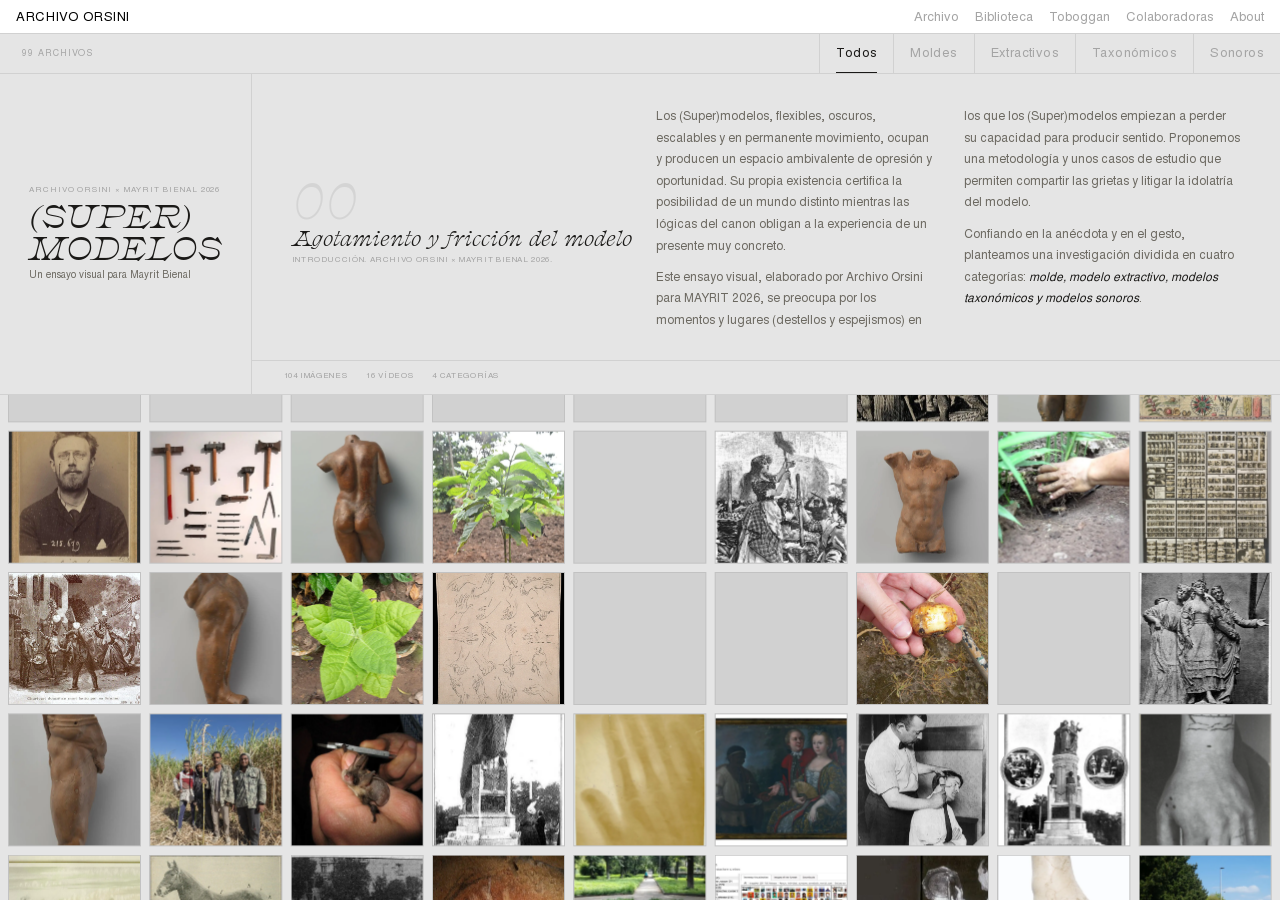
==== commit b422467a: "update" ====
--- a/index.html
+++ b/index.html
@@ -15,6 +15,8 @@
         </div>
         <div class="orsini-item-wrapper">
           <li class="orsini-item"><a href="https://archivoorsini.com/">Archivo</a></li>
+          <li class="orsini-item"><a href="https://archivoorsini.com/biblioteca/">Biblioteca</a></li>
+          <li class="orsini-item"><a href="https://archivoorsini.com/toboggan/">Toboggan</a></li>
           <li class="orsini-item"><a href="https://archivoorsini.com/colaboradoras/">Colaboradoras</a></li>
           <li class="orsini-item"><a href="https://archivoorsini.com/about/">About</a></li>
         </div>
@@ -22,6 +24,8 @@
       </nav>
       <div class="orsini-hidden-menu" id="orsini-hidden-menu">
         <a class="orsini-hidden-item" href="https://archivoorsini.com/">Archivo</a>
+        <a class="orsini-hidden-item" href="https://archivoorsini.com/biblioteca/">Biblioteca</a>
+        <a class="orsini-hidden-item" href="https://archivoorsini.com/toboggan/">Toboggan</a>
         <a class="orsini-hidden-item" href="https://archivoorsini.com/colaboradoras">Colaboradoras</a>
         <a class="orsini-hidden-item" href="https://archivoorsini.com/about">About</a>
       </div>
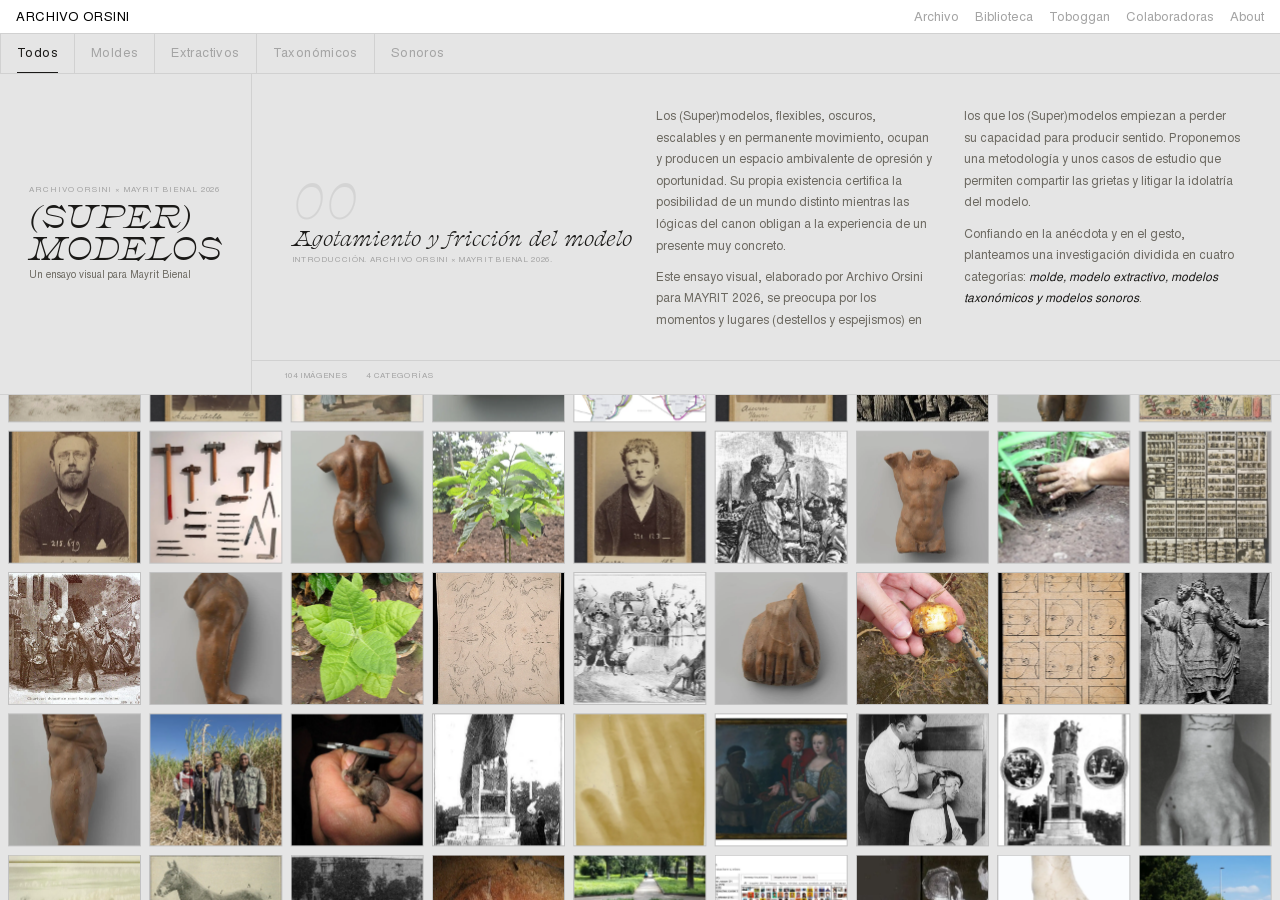
==== commit 0b7ab6d8: "fix" ====
--- a/index.html
+++ b/index.html
@@ -32,7 +32,6 @@
     </header>
 
     <nav id="nav">
-      <div id="nav-label">99 ARCHIVOS</div>
       <div class="nav-btns">
         <button class="fbtn on" data-f="all">Todos</button>
         <button class="fbtn" data-f="mm">Moldes</button>
